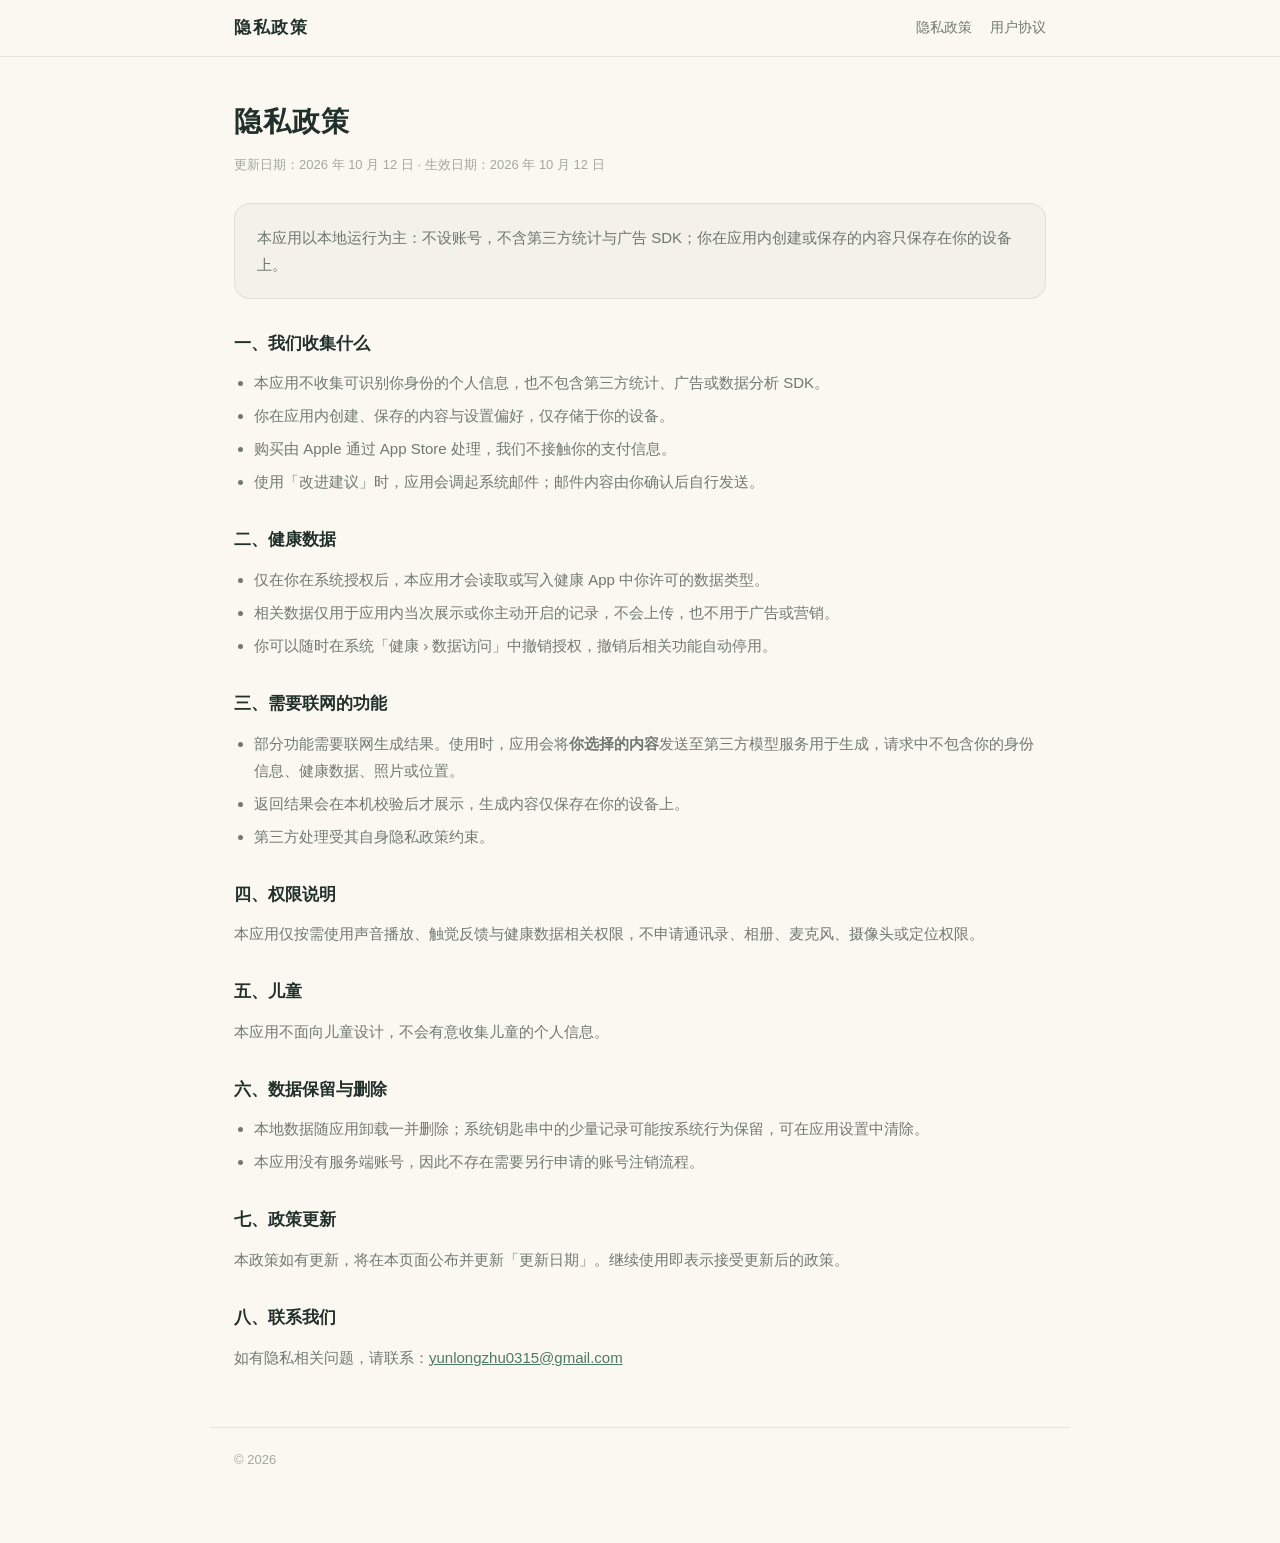
==== site/privacy.html @ 37326c68 "feat: 隐私政策与用户协议站点（主页占位） - 仅提供 privacy/terms 两页，不介绍未发布功能、不放截图 - 纸色/墨色样式，自动适配深色模式 - 主页占位并 noindex" ====
<!DOCTYPE html>
<html lang="zh-Hans">
<head>
  <meta charset="UTF-8">
  <meta name="viewport" content="width=device-width, initial-scale=1.0, viewport-fit=cover">
  <title>隐私政策</title>
  <meta name="description" content="隐私政策：说明本应用如何处理你的信息。">
  <meta name="theme-color" content="#FBF8F1">
  <link rel="stylesheet" href="assets/style.css">
</head>
<body>
  <nav>
    <div class="nav-inner">
      <span class="brand">隐私政策</span>
      <div class="nav-links">
        <a href="privacy.html">隐私政策</a>
        <a href="terms.html">用户协议</a>
      </div>
    </div>
  </nav>

  <main>
    <h1>隐私政策</h1>
    <p class="updated">更新日期：2026 年 10 月 12 日 · 生效日期：2026 年 10 月 12 日</p>

    <div class="card">
      <p>本应用以本地运行为主：不设账号，不含第三方统计与广告 SDK；你在应用内创建或保存的内容只保存在你的设备上。</p>
    </div>

    <h2>一、我们收集什么</h2>
    <ul>
      <li>本应用不收集可识别你身份的个人信息，也不包含第三方统计、广告或数据分析 SDK。</li>
      <li>你在应用内创建、保存的内容与设置偏好，仅存储于你的设备。</li>
      <li>购买由 Apple 通过 App Store 处理，我们不接触你的支付信息。</li>
      <li>使用「改进建议」时，应用会调起系统邮件；邮件内容由你确认后自行发送。</li>
    </ul>

    <h2>二、健康数据</h2>
    <ul>
      <li>仅在你在系统授权后，本应用才会读取或写入健康 App 中你许可的数据类型。</li>
      <li>相关数据仅用于应用内当次展示或你主动开启的记录，不会上传，也不用于广告或营销。</li>
      <li>你可以随时在系统「健康 › 数据访问」中撤销授权，撤销后相关功能自动停用。</li>
    </ul>

    <h2>三、需要联网的功能</h2>
    <ul>
      <li>部分功能需要联网生成结果。使用时，应用会将<strong>你选择的内容</strong>发送至第三方模型服务用于生成，请求中不包含你的身份信息、健康数据、照片或位置。</li>
      <li>返回结果会在本机校验后才展示，生成内容仅保存在你的设备上。</li>
      <li>第三方处理受其自身隐私政策约束。</li>
    </ul>

    <h2>四、权限说明</h2>
    <p>本应用仅按需使用声音播放、触觉反馈与健康数据相关权限，不申请通讯录、相册、麦克风、摄像头或定位权限。</p>

    <h2>五、儿童</h2>
    <p>本应用不面向儿童设计，不会有意收集儿童的个人信息。</p>

    <h2>六、数据保留与删除</h2>
    <ul>
      <li>本地数据随应用卸载一并删除；系统钥匙串中的少量记录可能按系统行为保留，可在应用设置中清除。</li>
      <li>本应用没有服务端账号，因此不存在需要另行申请的账号注销流程。</li>
    </ul>

    <h2>七、政策更新</h2>
    <p>本政策如有更新，将在本页面公布并更新「更新日期」。继续使用即表示接受更新后的政策。</p>

    <h2>八、联系我们</h2>
    <p>如有隐私相关问题，请联系：<a href="mailto:yunlongzhu0315@gmail.com">yunlongzhu0315@gmail.com</a></p>
  </main>

  <footer>
    <span>© 2026</span>
  </footer>
</body>
</html>
---- site/assets/style.css ----
:root {
  --paper: #FBF8F1;
  --ink: #22302C;
  --ink-soft: rgba(34, 48, 44, 0.64);
  --ink-faint: rgba(34, 48, 44, 0.40);
  --line: rgba(34, 48, 44, 0.10);
  --accent: #4C7A63;
  --card: rgba(34, 48, 44, 0.03);
  --nav-bg: rgba(251, 248, 241, 0.86);
  --btn-bg: rgba(255, 255, 255, 0.6);
}

@media (prefers-color-scheme: dark) {
  :root {
    --paper: #141A18;
    --ink: #EDE9DF;
    --ink-soft: rgba(237, 233, 223, 0.66);
    --ink-faint: rgba(237, 233, 223, 0.42);
    --line: rgba(237, 233, 223, 0.12);
    --accent: #8FBF9F;
    --card: rgba(237, 233, 223, 0.04);
    --nav-bg: rgba(20, 26, 24, 0.86);
    --btn-bg: rgba(237, 233, 223, 0.06);
  }
}

* { margin: 0; padding: 0; box-sizing: border-box; }

html { scroll-behavior: smooth; overflow-x: clip; }

body {
  font-family: -apple-system, BlinkMacSystemFont, 'SF Pro Text', 'PingFang SC', 'Hiragino Sans GB', 'Microsoft YaHei', 'Helvetica Neue', Arial, sans-serif;
  background: var(--paper);
  color: var(--ink);
  line-height: 1.8;
  padding-bottom: 72px;
  -webkit-font-smoothing: antialiased;
  -moz-osx-font-smoothing: grayscale;
  overflow-wrap: break-word;
  padding-left: env(safe-area-inset-left);
  padding-right: env(safe-area-inset-right);
}

nav {
  position: sticky;
  top: 0;
  z-index: 10;
  background: var(--nav-bg);
  backdrop-filter: saturate(180%) blur(18px);
  -webkit-backdrop-filter: saturate(180%) blur(18px);
  border-bottom: 1px solid var(--line);
}

.nav-inner {
  max-width: 860px;
  margin: 0 auto;
  padding: 0 24px;
  height: 56px;
  display: flex;
  align-items: center;
  justify-content: space-between;
}

.brand {
  font-weight: 600;
  font-size: 17px;
  letter-spacing: 0.10em;
  text-decoration: none;
  color: var(--ink);
}

.nav-links { display: flex; gap: 18px; }

.nav-links a { color: var(--ink-soft); text-decoration: none; font-size: 14px; }
.nav-links a:hover { color: var(--accent); }

main { max-width: 860px; margin: 0 auto; padding: 40px 24px 0; }

h1 { font-size: 28px; font-weight: 600; letter-spacing: 0.04em; margin-bottom: 6px; }

.updated { color: var(--ink-faint); font-size: 13px; margin-bottom: 26px; }

h2 { font-size: 17px; font-weight: 600; margin: 30px 0 10px; }

p, li { color: var(--ink-soft); font-size: 15px; }

ul { padding-left: 20px; margin: 8px 0; }
li { margin: 6px 0; }

a { color: var(--accent); }

.card {
  background: var(--card);
  border: 1px solid var(--line);
  border-radius: 16px;
  padding: 20px 22px;
  margin: 22px 0;
}

.placeholder {
  min-height: 56vh;
  display: flex;
  flex-direction: column;
  align-items: center;
  justify-content: center;
  text-align: center;
  gap: 12px;
}

.placeholder h1 { font-size: 34px; letter-spacing: 0.16em; }
.placeholder p { max-width: 420px; }

.actions { display: flex; gap: 12px; flex-wrap: wrap; justify-content: center; margin-top: 10px; }

.btn {
  display: inline-block;
  padding: 10px 18px;
  border-radius: 999px;
  border: 1px solid var(--line);
  background: var(--btn-bg);
  color: var(--ink);
  text-decoration: none;
  font-size: 14px;
}

.btn.primary { background: var(--accent); border-color: var(--accent); color: #FBF8F1; }

footer {
  max-width: 860px;
  margin: 56px auto 0;
  padding: 20px 24px 0;
  border-top: 1px solid var(--line);
  color: var(--ink-faint);
  font-size: 13px;
  display: flex;
  gap: 16px;
  flex-wrap: wrap;
  justify-content: space-between;
}

footer a { color: var(--ink-faint); text-decoration: none; }
footer a:hover { color: var(--accent); }
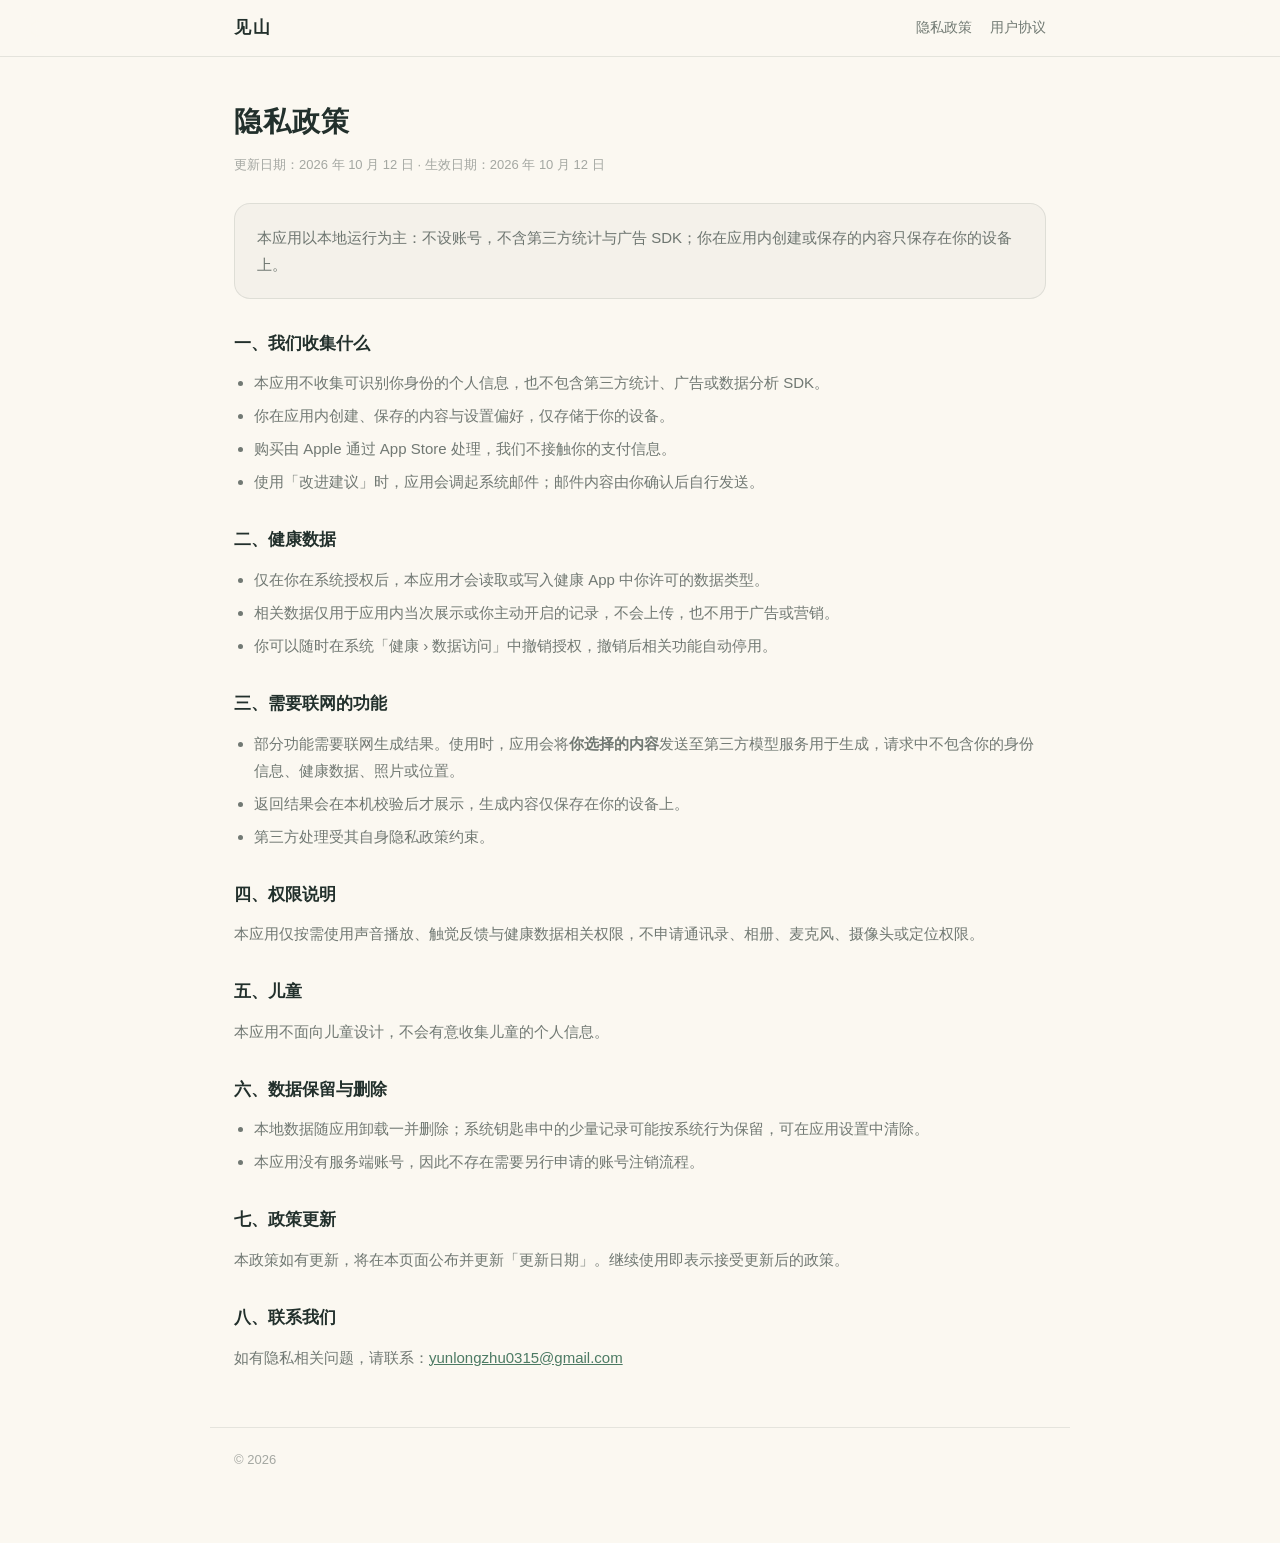
==== commit 78bd45c6: "完成见山官网与诗境体验" ====
--- a/site/privacy.html
+++ b/site/privacy.html
@@ -11,7 +11,7 @@
 <body>
   <nav>
     <div class="nav-inner">
-      <span class="brand">隐私政策</span>
+      <a class="brand" href="./">见山</a>
       <div class="nav-links">
         <a href="privacy.html">隐私政策</a>
         <a href="terms.html">用户协议</a>
